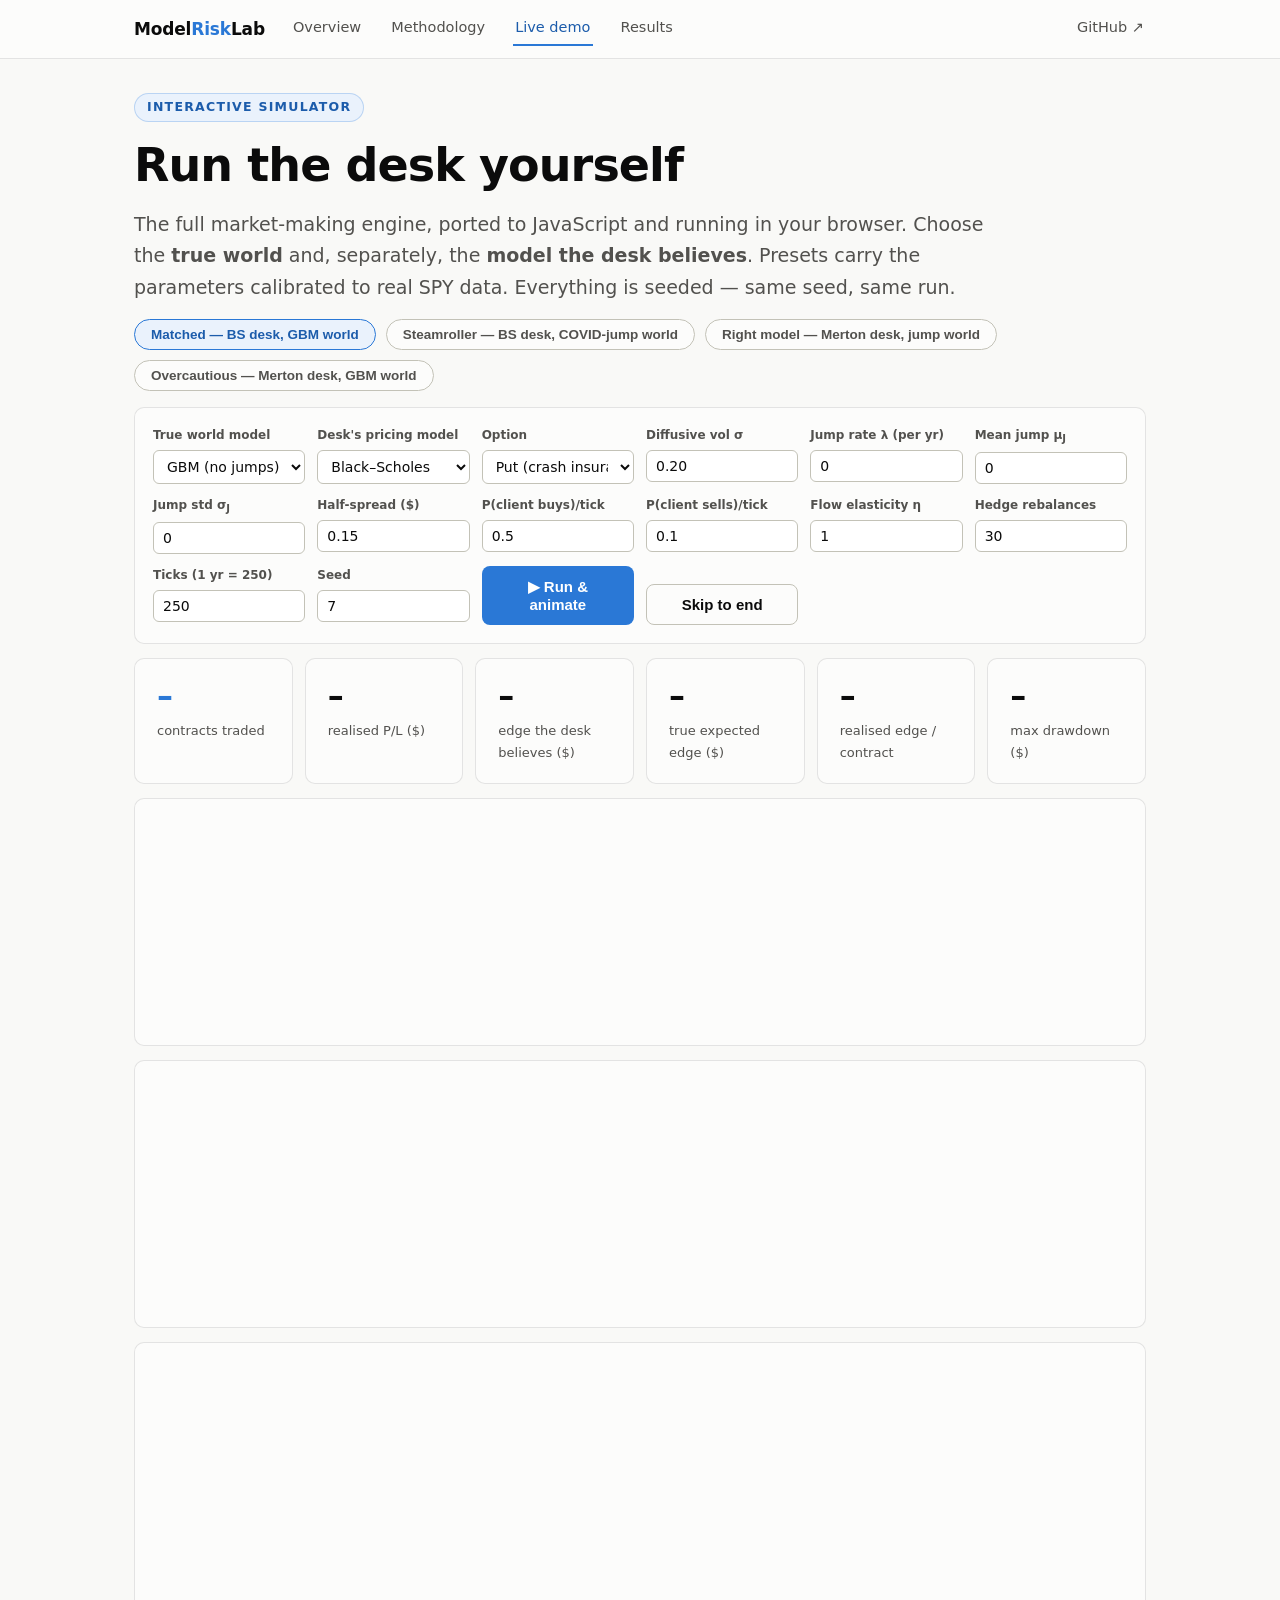
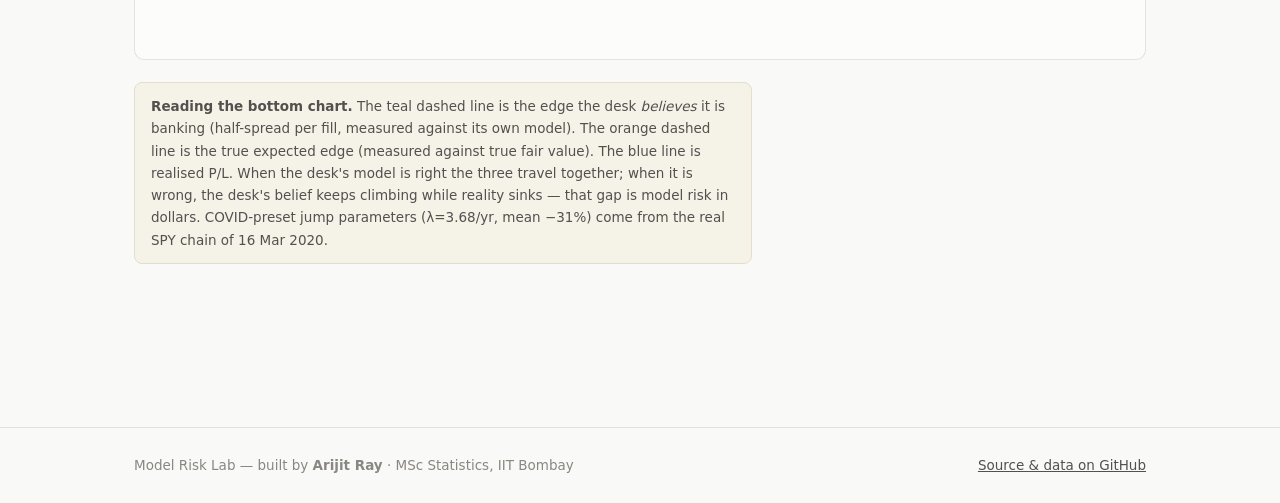
==== docs/demo.html @ 684b6af6 "Model Risk Lab: options market-making under model risk, calibrated to real SPY/NIFTY data, with vali" ====
<!DOCTYPE html>
<html lang="en">
<head>
<meta charset="utf-8">
<meta name="viewport" content="width=device-width, initial-scale=1">
<title>Live demo — Model Risk Lab</title>
<link rel="stylesheet" href="assets/style.css">
<script src="assets/vendor/plotly.min.js"></script>
</head>
<body>

<nav><div class="nav-inner">
  <a class="brand" href="index.html">Model<span>Risk</span>Lab</a>
  <a class="link" href="index.html">Overview</a>
  <a class="link" href="methodology.html">Methodology</a>
  <a class="link active" href="demo.html">Live demo</a>
  <a class="link" href="results.html">Results</a>
  <a class="link gh" href="https://github.com/Arijitray2/model-risk-lab">GitHub &nearr;</a>
</div></nav>

<div class="wrap">

<span class="kicker">Interactive simulator</span>
<h1>Run the desk yourself</h1>
<p class="lede">The full market-making engine, ported to JavaScript and running in
your browser. Choose the <b>true world</b> and, separately, the <b>model the desk
believes</b>. Presets carry the parameters calibrated to real SPY data. Everything
is seeded — same seed, same run.</p>

<div class="preset-row">
  <button class="chip active" data-preset="matched">Matched — BS desk, GBM world</button>
  <button class="chip" data-preset="steamroller">Steamroller — BS desk, COVID-jump world</button>
  <button class="chip" data-preset="right">Right model — Merton desk, jump world</button>
  <button class="chip" data-preset="overcautious">Overcautious — Merton desk, GBM world</button>
</div>

<div class="controls">
  <div><label>True world model
    <select id="trueModel"><option value="gbm">GBM (no jumps)</option><option value="merton">Merton (jumps)</option></select></label></div>
  <div><label>Desk's pricing model
    <select id="priceModel"><option value="bs">Black&ndash;Scholes</option><option value="merton">Merton</option></select></label></div>
  <div><label>Option
    <select id="optType"><option value="put">Put (crash insurance)</option><option value="call">Call</option></select></label></div>
  <div><label>Diffusive vol &sigma; <input id="sigma" type="number" step="0.01" value="0.20"></label></div>
  <div><label>Jump rate &lambda; (per yr) <input id="lam" type="number" step="0.1" value="0"></label></div>
  <div><label>Mean jump &mu;<sub>J</sub> <input id="muj" type="number" step="0.01" value="0"></label></div>
  <div><label>Jump std &sigma;<sub>J</sub> <input id="sigj" type="number" step="0.01" value="0"></label></div>
  <div><label>Half-spread ($) <input id="spread" type="number" step="0.01" value="0.15"></label></div>
  <div><label>P(client buys)/tick <input id="pAsk" type="number" step="0.05" min="0" max="1" value="0.5"></label></div>
  <div><label>P(client sells)/tick <input id="pBid" type="number" step="0.05" min="0" max="1" value="0.1"></label></div>
  <div><label>Flow elasticity &eta; <input id="elast" type="number" step="0.25" min="0" value="1"></label></div>
  <div><label>Hedge rebalances <input id="hedgeN" type="number" step="5" min="1" value="30"></label></div>
  <div><label>Ticks (1 yr = 250) <input id="nTicks" type="number" step="50" min="50" max="1000" value="250"></label></div>
  <div><label>Seed <input id="seed" type="number" step="1" value="7"></label></div>
  <div style="display:flex;align-items:flex-end"><button id="runBtn" class="btn primary" style="width:100%">&#9654; Run &amp; animate</button></div>
  <div style="display:flex;align-items:flex-end"><button id="skipBtn" class="btn ghost" style="width:100%">Skip to end</button></div>
</div>

<div class="demo-stats">
  <div class="card stat"><div class="v blue" id="stTrades">–</div><div class="l">contracts traded</div></div>
  <div class="card stat"><div class="v" id="stPnl">–</div><div class="l">realised P/L ($)</div></div>
  <div class="card stat"><div class="v" id="stBel">–</div><div class="l">edge the desk believes ($)</div></div>
  <div class="card stat"><div class="v" id="stTrue">–</div><div class="l">true expected edge ($)</div></div>
  <div class="card stat"><div class="v" id="stEdge">–</div><div class="l">realised edge / contract</div></div>
  <div class="card stat"><div class="v" id="stDD">–</div><div class="l">max drawdown ($)</div></div>
</div>

<div class="chart-box"><div id="chS" style="height:230px"></div></div>
<div class="chart-box"><div id="chQ" style="height:250px"></div></div>
<div class="chart-box"><div id="chP" style="height:300px"></div></div>

<p class="note" style="margin-top:22px"><b>Reading the bottom chart.</b> The teal
dashed line is the edge the desk <i>believes</i> it is banking (half-spread per
fill, measured against its own model). The orange dashed line is the true expected
edge (measured against true fair value). The blue line is realised P/L. When the
desk's model is right the three travel together; when it is wrong, the desk's
belief keeps climbing while reality sinks — that gap is model risk in dollars.
COVID-preset jump parameters (&lambda;=3.68/yr, mean &minus;31%) come from the real
SPY chain of 16 Mar 2020.</p>

<script>
"use strict";
/* ======================= seeded RNG ======================= */
function mulberry32(a){return function(){a|=0;a=a+0x6D2B79F5|0;let t=Math.imul(a^a>>>15,1|a);t=t+Math.imul(t^t>>>7,61|t)^t;return((t^t>>>14)>>>0)/4294967296;};}
function RNG(seed){this.u=mulberry32(seed);this.spare=null;}
RNG.prototype.normal=function(){if(this.spare!==null){const v=this.spare;this.spare=null;return v;}
  let u1=0;while(u1===0)u1=this.u();const u2=this.u();const m=Math.sqrt(-2*Math.log(u1));
  this.spare=m*Math.sin(2*Math.PI*u2);return m*Math.cos(2*Math.PI*u2);};
RNG.prototype.poisson=function(lam){if(lam<=0)return 0;const L=Math.exp(-lam);let k=0,p=1;
  do{k++;p*=this.u();}while(p>L);return k-1;};

/* ======================= pricing ======================= */
function erf(x){const s=x<0?-1:1;x=Math.abs(x);const t=1/(1+0.3275911*x);
  const y=1-(((((1.061405429*t-1.453152027)*t)+1.421413741)*t-0.284496736)*t+0.254829592)*t*Math.exp(-x*x);
  return s*y;}
const ncdf=x=>0.5*(1+erf(x/Math.SQRT2));
function bsPrice(S,K,T,r,sig,type){if(T<=0||sig<=0){const d=Math.exp(-r*Math.max(T,0));
  return type==="call"?Math.max(S-K*d,0):Math.max(K*d-S,0);}
  const sq=Math.sqrt(T),d1=(Math.log(S/K)+(r+.5*sig*sig)*T)/(sig*sq),d2=d1-sig*sq;
  return type==="call"?S*ncdf(d1)-K*Math.exp(-r*T)*ncdf(d2):K*Math.exp(-r*T)*ncdf(-d2)-S*ncdf(-d1);}
function bsDelta(S,K,T,r,sig,type){if(T<=0||sig<=0){const i=type==="call"?(S>K?1:0):(S<K?1:0);
  return type==="call"?i:i-1;}
  const d1=(Math.log(S/K)+(r+.5*sig*sig)*T)/(sig*Math.sqrt(T));
  return type==="call"?ncdf(d1):ncdf(d1)-1;}
const NTERMS=60;
function mertonPrice(S,K,T,r,p,type){const k=Math.exp(p.muj+.5*p.sigj*p.sigj)-1,lp=p.lam*(1+k);
  let w=Math.exp(-lp*T),tot=0;
  for(let n=0;n<NTERMS;n++){const sn=Math.sqrt(p.sig*p.sig+n*p.sigj*p.sigj/T),
    rn=r-p.lam*k+n*(p.muj+.5*p.sigj*p.sigj)/T;
    tot+=w*bsPrice(S,K,T,rn,sn,type);w*=lp*T/(n+1);}
  return tot;}
function mertonDelta(S,K,T,r,p,type){const k=Math.exp(p.muj+.5*p.sigj*p.sigj)-1,lp=p.lam*(1+k);
  let w=Math.exp(-lp*T),tot=0;
  for(let n=0;n<NTERMS;n++){const sn=Math.sqrt(p.sig*p.sig+n*p.sigj*p.sigj/T),
    rn=r-p.lam*k+n*(p.muj+.5*p.sigj*p.sigj)/T;
    tot+=w*bsDelta(S,K,T,rn,sn,type);w*=lp*T/(n+1);}
  return tot;}

/* ======================= simulation engine ======================= */
function pricer(model,r,sig,jump){ // jump={lam,muj,sigj}
  if(model==="bs")return{price:(S,K,T,t)=>bsPrice(S,K,T,r,sig,t),
                         delta:(S,K,T,t)=>bsDelta(S,K,T,r,sig,t)};
  const p={sig:sig,lam:jump.lam,muj:jump.muj,sigj:jump.sigj};
  return{price:(S,K,T,t)=>mertonPrice(S,K,T,r,p,t),
         delta:(S,K,T,t)=>mertonDelta(S,K,T,r,p,t)};}

function stepLog(cfg,dt,rng){ // one log-increment of the TRUE world
  let x=(cfg.mu-.5*cfg.sigma*cfg.sigma)*dt+cfg.sigma*Math.sqrt(dt)*rng.normal();
  if(cfg.trueModel==="merton"&&cfg.lam>0){const k=Math.exp(cfg.muj+.5*cfg.sigj*cfg.sigj)-1;
    const n=rng.poisson(cfg.lam*dt);
    if(n>0)x+=cfg.muj*n+cfg.sigj*Math.sqrt(n)*rng.normal();
    x-=cfg.lam*k*dt;}
  return x;}

function realizeTrade(cfg,bel,S0f,K,prem,side,rng){
  const m=cfg.hedgeN,dth=cfg.T/m,g=Math.exp(cfg.r*dth);
  const path=new Float64Array(m+1);path[0]=S0f;
  for(let j=0;j<m;j++)path[j+1]=path[j]*Math.exp(stepLog(cfg,dth,rng));
  const nOpt=side==="sell"?-1:1;let pnl=side==="sell"?prem:-prem;
  for(let j=0;j<m;j++){const tau=cfg.T-j*dth,del=bel.delta(path[j],K,tau,cfg.opt);
    pnl+=Math.exp(-cfg.r*j*dth)*(-nOpt*del)*(path[j+1]-path[j]*g);}
  const pay=cfg.opt==="call"?Math.max(path[m]-K,0):Math.max(K-path[m],0);
  return pnl+Math.exp(-cfg.r*cfg.T)*nOpt*pay;}

function runDesk(cfg){
  const rng=new RNG(cfg.seed),n=cfg.nTicks,dt=1/250;
  const bel=pricer(cfg.priceModel,cfg.r,cfg.sigma,{lam:cfg.lam,muj:cfg.muj,sigj:cfg.sigj});
  const tru=cfg.trueModel==="merton"
    ?pricer("merton",cfg.r,cfg.sigma,{lam:cfg.lam,muj:cfg.muj,sigj:cfg.sigj})
    :pricer("bs",cfg.r,cfg.sigma,null);
  const out={t:[],S:[],bid:[],ask:[],vm:[],vt:[],real:[],bel:[],tru:[],trades:[]};
  let S=100,realized=0,expM=0,expT=0,trades=0;
  for(let i=0;i<=n;i++){
    const K=S,vm=bel.price(S,K,cfg.T,cfg.opt),vt=tru.price(S,K,cfg.T,cfg.opt);
    const bid=vm-cfg.spread,ask=vm+cfg.spread;
    out.t.push(i*dt);out.S.push(S);out.bid.push(bid);out.ask.push(ask);
    out.vm.push(vm);out.vt.push(vt);out.real.push(realized);
    out.bel.push(expM);out.tru.push(expT);out.trades.push(trades);
    if(i===n)break;
    const s=Math.max(cfg.spread,1e-9);
    const eA=(ask-vt)/s-1,eB=(vt-bid)/s-1;
    const pA=Math.min(.98,cfg.pAsk*Math.exp(Math.max(-10,Math.min(2,-cfg.elast*eA))));
    const pB=Math.min(.98,cfg.pBid*Math.exp(Math.max(-10,Math.min(2,-cfg.elast*eB))));
    if(rng.u()<pA){trades++;expM+=ask-vm;expT+=ask-vt;
      realized+=realizeTrade(cfg,bel,S,K,ask,"sell",rng);}
    if(rng.u()<pB){trades++;expM+=vm-bid;expT+=vt-bid;
      realized+=realizeTrade(cfg,bel,S,K,bid,"buy",rng);}
    S*=Math.exp(stepLog(cfg,dt,rng));
  }
  return out;}

/* ======================= presets ======================= */
const COVID={sigma:0.116,lam:3.68,muj:-0.308,sigj:0.190};
const PRESETS={
  matched:      {trueModel:"gbm",priceModel:"bs",sigma:0.20,lam:0,muj:0,sigj:0},
  steamroller:  {trueModel:"merton",priceModel:"bs",sigma:COVID.sigma,lam:COVID.lam,muj:COVID.muj,sigj:COVID.sigj},
  right:        {trueModel:"merton",priceModel:"merton",sigma:COVID.sigma,lam:COVID.lam,muj:COVID.muj,sigj:COVID.sigj},
  overcautious: {trueModel:"gbm",priceModel:"merton",sigma:0.20,lam:COVID.lam,muj:COVID.muj,sigj:COVID.sigj}};

document.querySelectorAll(".chip").forEach(ch=>ch.addEventListener("click",()=>{
  document.querySelectorAll(".chip").forEach(c=>c.classList.remove("active"));
  ch.classList.add("active");
  const p=PRESETS[ch.dataset.preset];
  document.getElementById("trueModel").value=p.trueModel;
  document.getElementById("priceModel").value=p.priceModel;
  document.getElementById("sigma").value=p.sigma;
  document.getElementById("lam").value=p.lam;
  document.getElementById("muj").value=p.muj;
  document.getElementById("sigj").value=p.sigj;
  run();
}));

/* ======================= charts & animation ======================= */
const BLUE="#2a78d6",ORANGE="#eb6834",AQUA="#1baf7a",RED="#e34948",INK2="#52514e",GRID="#e1e0d9",SURF="#fcfcfb";
const baseLayout=t=>({title:{text:t,font:{size:13,color:"#0b0b0b"},x:0.02},
  margin:{l:56,r:16,t:34,b:34},paper_bgcolor:SURF,plot_bgcolor:SURF,
  font:{family:"system-ui,-apple-system,sans-serif",size:11,color:INK2},
  xaxis:{gridcolor:GRID,zeroline:false,title:{text:"time (years)",font:{size:10.5}}},
  yaxis:{gridcolor:GRID,zeroline:false},
  legend:{orientation:"h",y:1.18,x:0.3,font:{size:10.5}},showlegend:true});
let timer=null,sim=null,pos=0;

function initCharts(){
  Plotly.newPlot("chS",[{x:[],y:[],name:"underlying S",line:{color:BLUE,width:2}}],
    baseLayout("True underlying path"),{displayModeBar:false,responsive:true});
  Plotly.newPlot("chQ",[
    {x:[],y:[],name:"desk ask",line:{color:BLUE,width:1.4}},
    {x:[],y:[],name:"desk bid",line:{color:BLUE,width:1.4,dash:"dot"}},
    {x:[],y:[],name:"true fair value",line:{color:ORANGE,width:2}}],
    baseLayout("The desk's quotes vs true fair value ($ per option)"),{displayModeBar:false,responsive:true});
  Plotly.newPlot("chP",[
    {x:[],y:[],name:"realised P/L",line:{color:BLUE,width:2.4}},
    {x:[],y:[],name:"edge desk believes",line:{color:AQUA,width:2,dash:"dash"}},
    {x:[],y:[],name:"true expected edge",line:{color:ORANGE,width:2,dash:"dash"}}],
    baseLayout("Cumulative P/L: belief vs truth vs reality ($)"),{displayModeBar:false,responsive:true});
}

function cfgFromUI(){return{
  trueModel:val("trueModel"),priceModel:val("priceModel"),opt:val("optType"),
  sigma:+val("sigma"),lam:+val("lam"),muj:+val("muj"),sigj:+val("sigj"),
  spread:+val("spread"),pAsk:+val("pAsk"),pBid:+val("pBid"),elast:+val("elast"),
  hedgeN:Math.max(1,Math.round(+val("hedgeN"))),nTicks:Math.max(50,Math.round(+val("nTicks"))),
  seed:Math.round(+val("seed")),mu:0.06,r:0.02,T:0.25};}
const val=id=>document.getElementById(id).value;

function setStats(i){
  const f=(x,d)=>x.toLocaleString("en-US",{maximumFractionDigits:
    d!==undefined?d:(Math.abs(x)>=1000?0:2)});
  const el=(id,v,color)=>{const e=document.getElementById(id);e.textContent=v;
    e.className="v "+(color||"");};
  el("stTrades",f(sim.trades[i],0),"blue");
  el("stPnl",f(sim.real[i]),sim.real[i]>=0?"pos":"neg");
  el("stBel",f(sim.bel[i]),"");
  el("stTrue",f(sim.tru[i]),sim.tru[i]>=0?"":"neg");
  const e=sim.trades[i]>0?sim.real[i]/sim.trades[i]:0;
  el("stEdge",f(e,3),e>=0?"pos":"neg");
  let peak=-1e18,dd=0;
  for(let j=0;j<=i;j++){peak=Math.max(peak,sim.real[j]);dd=Math.max(dd,peak-sim.real[j]);}
  el("stDD",f(dd),dd>50?"neg":"");
}

function draw(from,to){
  const sl=a=>a.slice(from,to);
  Plotly.extendTraces("chS",{x:[sl(sim.t)],y:[sl(sim.S)]},[0]);
  Plotly.extendTraces("chQ",{x:[sl(sim.t),sl(sim.t),sl(sim.t)],
    y:[sl(sim.ask),sl(sim.bid),sl(sim.vt)]},[0,1,2]);
  Plotly.extendTraces("chP",{x:[sl(sim.t),sl(sim.t),sl(sim.t)],
    y:[sl(sim.real),sl(sim.bel),sl(sim.tru)]},[0,1,2]);
}

function run(){
  if(timer){clearInterval(timer);timer=null;}
  initCharts();
  const cfg=cfgFromUI();
  document.getElementById("runBtn").textContent="computing…";
  setTimeout(()=>{
    sim=runDesk(cfg);pos=0;
    document.getElementById("runBtn").innerHTML="&#9654; Run & animate";
    const chunk=Math.max(1,Math.round(sim.t.length/220));
    timer=setInterval(()=>{
      const next=Math.min(pos+chunk,sim.t.length);
      draw(pos,next);pos=next;setStats(pos-1);
      if(pos>=sim.t.length){clearInterval(timer);timer=null;}
    },28);
  },30);
}
document.getElementById("runBtn").addEventListener("click",run);
document.getElementById("skipBtn").addEventListener("click",()=>{
  if(!sim)return;if(timer){clearInterval(timer);timer=null;}
  draw(pos,sim.t.length);pos=sim.t.length;setStats(pos-1);});

initCharts();
document.querySelector('.chip[data-preset="matched"]').click();
</script>

</div>

<footer><div class="foot-inner">
  <div>Model Risk Lab — built by <b>Arijit Ray</b> · MSc Statistics, IIT Bombay</div>
  <div><a href="https://github.com/Arijitray2/model-risk-lab">Source &amp; data on GitHub</a></div>
</div></footer>

</body>
</html>
---- docs/assets/style.css ----
/* Model Risk Lab — shared styles. Palette: validated light-mode tokens. */
:root {
  --page: #f9f9f7;
  --surface: #fcfcfb;
  --ink: #0b0b0b;
  --ink2: #52514e;
  --muted: #898781;
  --grid: #e1e0d9;
  --line: #c3c2b7;
  --blue: #2a78d6;
  --blue-dark: #1c5cab;
  --blue-wash: #eaf2fc;
  --orange: #eb6834;
  --aqua: #1baf7a;
  --red: #e34948;
  --violet: #4a3aa7;
  --radius: 10px;
  --border: rgba(11, 11, 11, 0.10);
  --mono: "SFMono-Regular", ui-monospace, "Cascadia Mono", Consolas, monospace;
}

* { box-sizing: border-box; }
html { scroll-behavior: smooth; }
body {
  margin: 0;
  background: var(--page);
  color: var(--ink);
  font-family: system-ui, -apple-system, "Segoe UI", sans-serif;
  font-size: 16px;
  line-height: 1.65;
}

/* ---- nav ---- */
nav {
  position: sticky; top: 0; z-index: 50;
  background: rgba(252, 252, 251, 0.92);
  backdrop-filter: blur(8px);
  border-bottom: 1px solid var(--border);
}
.nav-inner {
  max-width: 1060px; margin: 0 auto; padding: 0 24px;
  display: flex; align-items: center; gap: 26px; height: 58px;
}
.brand { font-weight: 700; font-size: 17px; color: var(--ink); text-decoration: none; letter-spacing: -0.01em; }
.brand span { color: var(--blue); }
nav a.link { color: var(--ink2); text-decoration: none; font-size: 14.5px; padding: 4px 2px; border-bottom: 2px solid transparent; }
nav a.link:hover { color: var(--ink); }
nav a.link.active { color: var(--blue-dark); border-bottom-color: var(--blue); }
nav .gh { margin-left: auto; }

/* ---- layout ---- */
.wrap { max-width: 1060px; margin: 0 auto; padding: 34px 24px 80px; }
.hero { padding: 64px 0 30px; }
.kicker {
  display: inline-block; font-size: 12.5px; font-weight: 600; letter-spacing: 0.10em;
  text-transform: uppercase; color: var(--blue-dark);
  background: var(--blue-wash); border: 1px solid rgba(42,120,214,.25);
  padding: 3px 12px; border-radius: 999px; margin-bottom: 18px;
}
h1 { font-size: clamp(30px, 5vw, 46px); line-height: 1.12; letter-spacing: -0.02em; margin: 0 0 18px; }
h1 .accent { color: var(--blue); }
.lede { font-size: 19px; color: var(--ink2); max-width: 46em; margin: 0 0 8px; }
h2 { font-size: 26px; letter-spacing: -0.01em; margin: 54px 0 6px; }
h3 { font-size: 19px; margin: 30px 0 6px; }
.sub { color: var(--muted); font-size: 14.5px; margin: 0 0 22px; }
p { max-width: 72ch; }
a { color: var(--blue-dark); }
code { font-family: var(--mono); font-size: 0.88em; background: #f0efec; padding: 1px 5px; border-radius: 4px; }
pre { background: #14141a; color: #e8e8f0; border-radius: var(--radius); padding: 18px 20px; overflow-x: auto; font-size: 13.5px; line-height: 1.55; }
pre code { background: none; color: inherit; padding: 0; }

/* ---- cards & grids ---- */
.grid { display: grid; gap: 16px; }
.grid.c2 { grid-template-columns: repeat(auto-fit, minmax(300px, 1fr)); }
.grid.c3 { grid-template-columns: repeat(auto-fit, minmax(230px, 1fr)); }
.grid.c4 { grid-template-columns: repeat(auto-fit, minmax(180px, 1fr)); }
.card {
  background: var(--surface); border: 1px solid var(--border);
  border-radius: var(--radius); padding: 20px 22px;
}
.card h3 { margin: 4px 0 8px; font-size: 17px; }
.card p { font-size: 14.5px; color: var(--ink2); margin: 0; }
.card .num { font-size: 13px; font-weight: 700; color: var(--blue); letter-spacing: .06em; }

/* stat tiles */
.stat { text-align: left; }
.stat .v { font-size: 32px; font-weight: 700; letter-spacing: -0.02em; line-height: 1.1; }
.stat .v.pos { color: var(--aqua); }
.stat .v.neg { color: var(--red); }
.stat .v.blue { color: var(--blue); }
.stat .l { font-size: 13px; color: var(--ink2); margin-top: 6px; }

/* buttons */
.btn {
  display: inline-block; padding: 11px 22px; border-radius: 8px;
  font-weight: 600; font-size: 15px; text-decoration: none;
  border: 1px solid transparent; cursor: pointer;
}
.btn.primary { background: var(--blue); color: #fff; }
.btn.primary:hover { background: var(--blue-dark); }
.btn.ghost { border-color: var(--line); color: var(--ink); background: var(--surface); }
.btn.ghost:hover { border-color: var(--ink2); }
.btn-row { display: flex; gap: 12px; flex-wrap: wrap; margin: 26px 0 8px; }

/* figure blocks */
figure.fig { margin: 26px 0; background: var(--surface); border: 1px solid var(--border); border-radius: var(--radius); padding: 18px; }
figure.fig img { width: 100%; height: auto; display: block; }
figure.fig figcaption { font-size: 13.5px; color: var(--ink2); padding: 12px 6px 2px; line-height: 1.5; }
figure.fig figcaption b { color: var(--ink); }

/* tables */
table.data { width: 100%; border-collapse: collapse; font-size: 14px; background: var(--surface); border: 1px solid var(--border); border-radius: var(--radius); overflow: hidden; }
table.data th { text-align: left; font-size: 12.5px; text-transform: uppercase; letter-spacing: .05em; color: var(--muted); font-weight: 600; padding: 10px 14px; border-bottom: 1px solid var(--grid); background: #f5f5f2; }
table.data td { padding: 9px 14px; border-bottom: 1px solid var(--grid); font-variant-numeric: tabular-nums; }
table.data tr:last-child td { border-bottom: none; }
table.data td.good { color: #006300; font-weight: 600; }
table.data td.bad { color: var(--red); font-weight: 600; }

/* equation blocks */
.eqbox { background: var(--surface); border: 1px solid var(--border); border-left: 3px solid var(--blue); border-radius: 8px; padding: 14px 20px; margin: 18px 0; overflow-x: auto; }
.whywhat { display: grid; grid-template-columns: repeat(auto-fit, minmax(240px, 1fr)); gap: 14px; margin: 18px 0 8px; }
.whywhat .cell { background: var(--surface); border: 1px solid var(--border); border-radius: 8px; padding: 14px 16px; font-size: 14px; color: var(--ink2); }
.whywhat .cell b { display: block; color: var(--ink); font-size: 12.5px; text-transform: uppercase; letter-spacing: .07em; margin-bottom: 6px; }
.whywhat .cell.why b { color: var(--orange); }
.whywhat .cell.how b { color: var(--blue); }
.whywhat .cell.impact b { color: var(--aqua); }

/* demo controls */
.controls { display: grid; grid-template-columns: repeat(auto-fill, minmax(150px, 1fr)); gap: 12px; background: var(--surface); border: 1px solid var(--border); border-radius: var(--radius); padding: 18px; }
.controls label { font-size: 12px; color: var(--ink2); display: block; font-weight: 600; }
.controls select, .controls input { width: 100%; margin-top: 4px; padding: 7px 9px; border: 1px solid var(--line); border-radius: 6px; font-size: 14px; background: #fff; color: var(--ink); font-family: inherit; }
.preset-row { display: flex; gap: 10px; flex-wrap: wrap; margin: 16px 0; }
.chip { border: 1px solid var(--line); background: var(--surface); color: var(--ink2); border-radius: 999px; padding: 7px 16px; font-size: 13.5px; font-weight: 600; cursor: pointer; }
.chip:hover { border-color: var(--blue); color: var(--blue-dark); }
.chip.active { background: var(--blue-wash); border-color: var(--blue); color: var(--blue-dark); }
.chart-box { background: var(--surface); border: 1px solid var(--border); border-radius: var(--radius); padding: 8px; margin-top: 14px; }
.demo-stats { display: grid; grid-template-columns: repeat(auto-fit, minmax(150px, 1fr)); gap: 12px; margin-top: 14px; }

/* footer */
footer { border-top: 1px solid var(--border); margin-top: 70px; }
.foot-inner { max-width: 1060px; margin: 0 auto; padding: 26px 24px; font-size: 13.5px; color: var(--muted); display: flex; justify-content: space-between; flex-wrap: wrap; gap: 10px; }
footer a { color: var(--ink2); }

.note { font-size: 13.5px; color: var(--ink2); background: #f5f2e8; border: 1px solid #e5decb; border-radius: 8px; padding: 12px 16px; }
.pill-steps { counter-reset: step; padding-left: 0; list-style: none; max-width: 72ch; }
.pill-steps li { counter-increment: step; position: relative; padding: 4px 0 14px 44px; }
.pill-steps li::before { content: counter(step); position: absolute; left: 0; top: 4px; width: 27px; height: 27px; background: var(--blue-wash); color: var(--blue-dark); border: 1px solid rgba(42,120,214,.3); border-radius: 999px; display: flex; align-items: center; justify-content: center; font-size: 13.5px; font-weight: 700; }
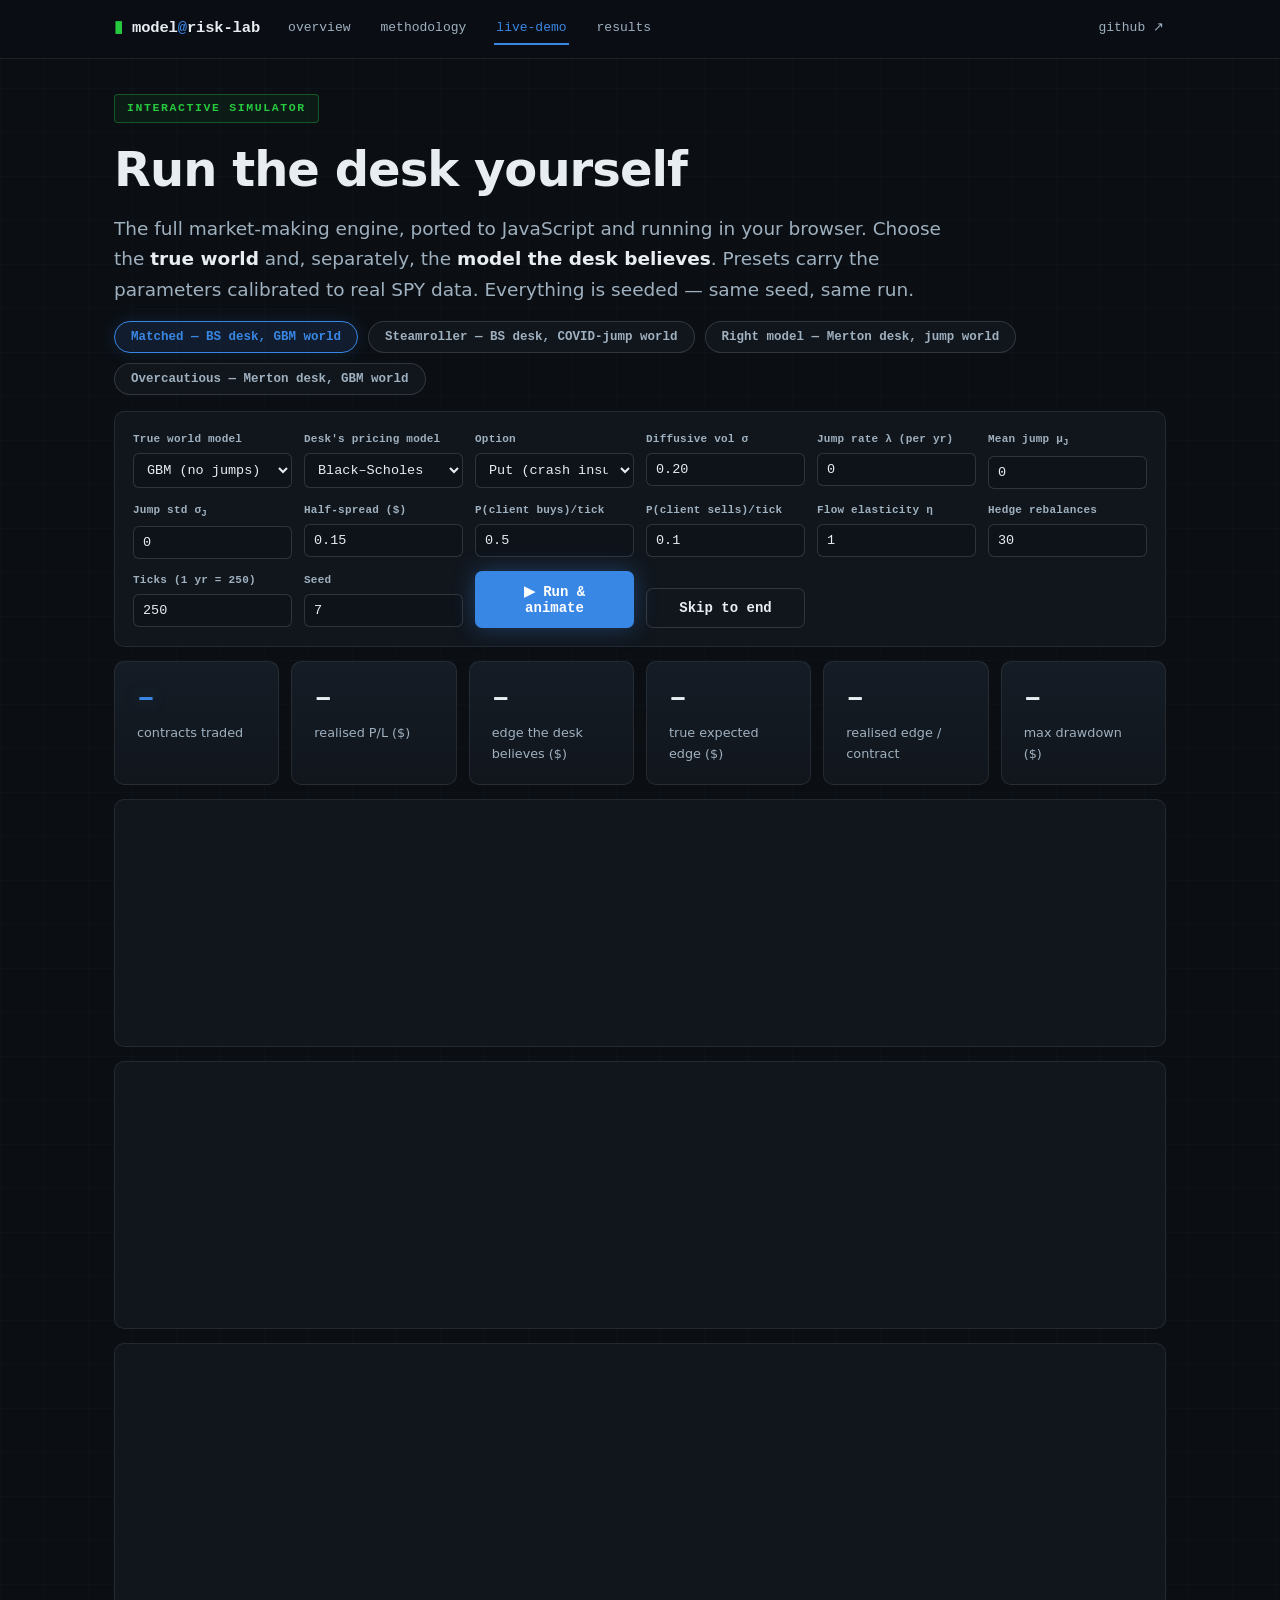
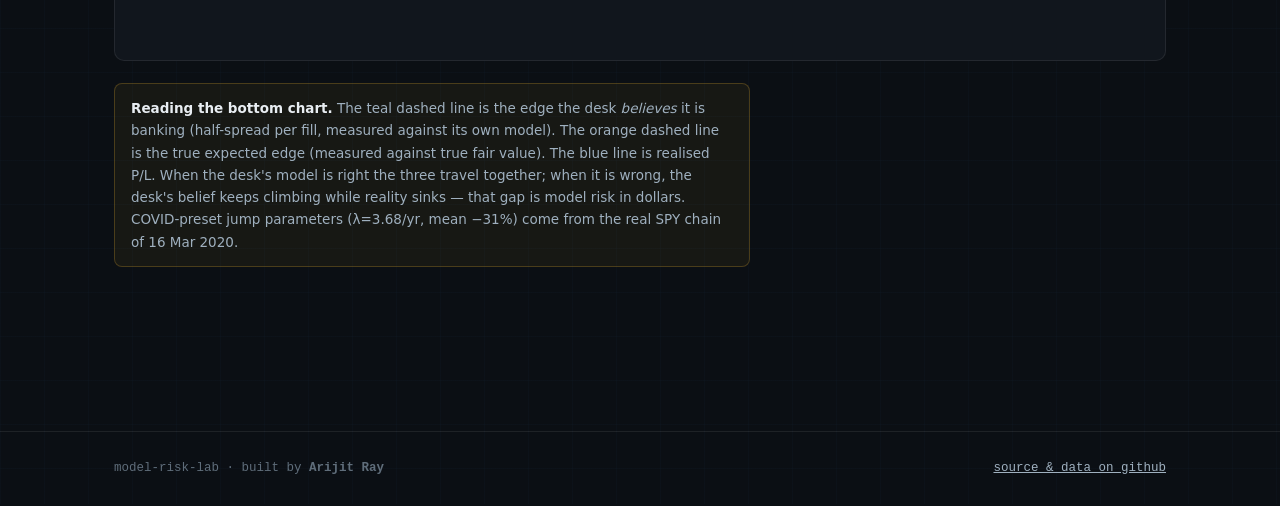
==== commit be80046a: "Redesign website: Terminal dark theme with live animated desk hero, count-up stats, dark-mode figure" ====
--- a/docs/demo.html
+++ b/docs/demo.html
@@ -10,12 +10,12 @@
 <body>
 
 <nav><div class="nav-inner">
-  <a class="brand" href="index.html">Model<span>Risk</span>Lab</a>
-  <a class="link" href="index.html">Overview</a>
-  <a class="link" href="methodology.html">Methodology</a>
-  <a class="link active" href="demo.html">Live demo</a>
-  <a class="link" href="results.html">Results</a>
-  <a class="link gh" href="https://github.com/Arijitray2/model-risk-lab">GitHub &nearr;</a>
+  <a class="brand" href="index.html">model<span>@</span>risk-lab</a>
+  <a class="link" href="index.html">overview</a>
+  <a class="link" href="methodology.html">methodology</a>
+  <a class="link active" href="demo.html">live-demo</a>
+  <a class="link" href="results.html">results</a>
+  <a class="link gh" href="https://github.com/Arijitray2/model-risk-lab">github ↗</a>
 </div></nav>
 
 <div class="wrap">
@@ -191,8 +191,8 @@
 }));
 
 /* ======================= charts & animation ======================= */
-const BLUE="#2a78d6",ORANGE="#eb6834",AQUA="#1baf7a",RED="#e34948",INK2="#52514e",GRID="#e1e0d9",SURF="#fcfcfb";
-const baseLayout=t=>({title:{text:t,font:{size:13,color:"#0b0b0b"},x:0.02},
+const BLUE="#3987e5",ORANGE="#d95926",AQUA="#199e70",RED="#e66767",INK2="#c3c2b7",GRID="#262c33",SURF="#11161d";
+const baseLayout=t=>({title:{text:t,font:{size:13,color:"#e8edf2"},x:0.02},
   margin:{l:56,r:16,t:34,b:34},paper_bgcolor:SURF,plot_bgcolor:SURF,
   font:{family:"system-ui,-apple-system,sans-serif",size:11,color:INK2},
   xaxis:{gridcolor:GRID,zeroline:false,title:{text:"time (years)",font:{size:10.5}}},
@@ -276,8 +276,8 @@
 </div>
 
 <footer><div class="foot-inner">
-  <div>Model Risk Lab — built by <b>Arijit Ray</b> · MSc Statistics, IIT Bombay</div>
-  <div><a href="https://github.com/Arijitray2/model-risk-lab">Source &amp; data on GitHub</a></div>
+  <div>model-risk-lab · built by <b>Arijit Ray</b></div>
+  <div><a href="https://github.com/Arijitray2/model-risk-lab">source &amp; data on github</a></div>
 </div></footer>
 
 </body>
--- a/docs/assets/style.css
+++ b/docs/assets/style.css
@@ -1,147 +1,295 @@
-/* Model Risk Lab — shared styles. Palette: validated light-mode tokens. */
+/* Model Risk Lab — "The Terminal" dark trading-desk theme.
+   Chart palette = validated dark-mode slots (blue/orange/aqua/red). */
 :root {
-  --page: #f9f9f7;
-  --surface: #fcfcfb;
-  --ink: #0b0b0b;
-  --ink2: #52514e;
-  --muted: #898781;
-  --grid: #e1e0d9;
-  --line: #c3c2b7;
-  --blue: #2a78d6;
-  --blue-dark: #1c5cab;
-  --blue-wash: #eaf2fc;
-  --orange: #eb6834;
-  --aqua: #1baf7a;
-  --red: #e34948;
-  --violet: #4a3aa7;
+  --bg: #0b0f14;
+  --bg2: #0e131a;
+  --surface: #11161d;
+  --surface2: #151c25;
+  --border: rgba(255, 255, 255, 0.08);
+  --border2: rgba(255, 255, 255, 0.14);
+  --ink: #e8edf2;
+  --ink2: #9fb0bf;
+  --muted: #5f6d7a;
+  --grid: #1c232c;
+  --blue: #3987e5;
+  --blue-glow: rgba(57, 135, 229, 0.35);
+  --green: #27c93f;
+  --pos: #0ca30c;
+  --red: #e66767;
+  --orange: #d95926;
+  --aqua: #199e70;
+  --amber: #ffbd2e;
   --radius: 10px;
-  --border: rgba(11, 11, 11, 0.10);
-  --mono: "SFMono-Regular", ui-monospace, "Cascadia Mono", Consolas, monospace;
+  --mono: ui-monospace, "SFMono-Regular", "Cascadia Mono", Menlo, Consolas, monospace;
+  --sans: system-ui, -apple-system, "Segoe UI", sans-serif;
 }
 
 * { box-sizing: border-box; }
 html { scroll-behavior: smooth; }
 body {
   margin: 0;
-  background: var(--page);
+  background:
+    linear-gradient(rgba(57,135,229,0.025) 1px, transparent 1px),
+    linear-gradient(90deg, rgba(57,135,229,0.025) 1px, transparent 1px),
+    var(--bg);
+  background-size: 44px 44px, 44px 44px, auto;
   color: var(--ink);
-  font-family: system-ui, -apple-system, "Segoe UI", sans-serif;
+  font-family: var(--sans);
   font-size: 16px;
   line-height: 1.65;
 }
+::selection { background: rgba(57,135,229,.35); }
 
 /* ---- nav ---- */
 nav {
   position: sticky; top: 0; z-index: 50;
-  background: rgba(252, 252, 251, 0.92);
-  backdrop-filter: blur(8px);
+  background: rgba(11, 15, 20, 0.85);
+  backdrop-filter: blur(10px);
   border-bottom: 1px solid var(--border);
 }
 .nav-inner {
-  max-width: 1060px; margin: 0 auto; padding: 0 24px;
+  max-width: 1100px; margin: 0 auto; padding: 0 24px;
   display: flex; align-items: center; gap: 26px; height: 58px;
 }
-.brand { font-weight: 700; font-size: 17px; color: var(--ink); text-decoration: none; letter-spacing: -0.01em; }
+.brand {
+  font-family: var(--mono); font-weight: 700; font-size: 15.5px;
+  color: var(--ink); text-decoration: none; letter-spacing: -0.01em;
+}
+.brand::before { content: "▮ "; color: var(--green); animation: blink 1.4s steps(1) infinite; }
+@keyframes blink { 50% { opacity: 0; } }
 .brand span { color: var(--blue); }
-nav a.link { color: var(--ink2); text-decoration: none; font-size: 14.5px; padding: 4px 2px; border-bottom: 2px solid transparent; }
+nav a.link {
+  font-family: var(--mono); color: var(--ink2); text-decoration: none;
+  font-size: 13px; padding: 4px 2px; border-bottom: 2px solid transparent;
+}
 nav a.link:hover { color: var(--ink); }
-nav a.link.active { color: var(--blue-dark); border-bottom-color: var(--blue); }
+nav a.link.active { color: var(--blue); border-bottom-color: var(--blue); }
 nav .gh { margin-left: auto; }
 
 /* ---- layout ---- */
-.wrap { max-width: 1060px; margin: 0 auto; padding: 34px 24px 80px; }
-.hero { padding: 64px 0 30px; }
+.wrap { max-width: 1100px; margin: 0 auto; padding: 34px 24px 80px; }
+.hero { padding: 56px 0 26px; }
 .kicker {
-  display: inline-block; font-size: 12.5px; font-weight: 600; letter-spacing: 0.10em;
-  text-transform: uppercase; color: var(--blue-dark);
-  background: var(--blue-wash); border: 1px solid rgba(42,120,214,.25);
-  padding: 3px 12px; border-radius: 999px; margin-bottom: 18px;
-}
-h1 { font-size: clamp(30px, 5vw, 46px); line-height: 1.12; letter-spacing: -0.02em; margin: 0 0 18px; }
-h1 .accent { color: var(--blue); }
-.lede { font-size: 19px; color: var(--ink2); max-width: 46em; margin: 0 0 8px; }
-h2 { font-size: 26px; letter-spacing: -0.01em; margin: 54px 0 6px; }
-h3 { font-size: 19px; margin: 30px 0 6px; }
-.sub { color: var(--muted); font-size: 14.5px; margin: 0 0 22px; }
-p { max-width: 72ch; }
-a { color: var(--blue-dark); }
-code { font-family: var(--mono); font-size: 0.88em; background: #f0efec; padding: 1px 5px; border-radius: 4px; }
-pre { background: #14141a; color: #e8e8f0; border-radius: var(--radius); padding: 18px 20px; overflow-x: auto; font-size: 13.5px; line-height: 1.55; }
-pre code { background: none; color: inherit; padding: 0; }
+  display: inline-block; font-family: var(--mono); font-size: 11.5px;
+  font-weight: 600; letter-spacing: 0.14em; text-transform: uppercase;
+  color: var(--green);
+  border: 1px solid rgba(39, 201, 63, 0.35); background: rgba(39, 201, 63, 0.07);
+  padding: 4px 12px; border-radius: 4px; margin-bottom: 20px;
+}
+h1 {
+  font-size: clamp(30px, 5vw, 48px); line-height: 1.10;
+  letter-spacing: -0.02em; margin: 0 0 18px; font-weight: 750;
+}
+h1 .accent { color: var(--blue); text-shadow: 0 0 24px var(--blue-glow); }
+.lede { font-size: 18.5px; color: var(--ink2); max-width: 46em; margin: 0 0 8px; }
+.lede b { color: var(--ink); }
+
+/* terminal-style section headers */
+h2 { font-size: 25px; letter-spacing: -0.01em; margin: 58px 0 6px; }
+h2.term {
+  font-family: var(--mono); font-size: 19px; font-weight: 600;
+  color: var(--ink);
+  border-top: 1px solid var(--border); padding-top: 26px;
+}
+h2.term .prompt { color: var(--green); margin-right: 10px; }
+h2.term .flag { color: var(--blue); }
+h3 { font-size: 18.5px; margin: 30px 0 6px; }
+.sub { color: var(--muted); font-size: 14.5px; margin: 2px 0 22px; }
+p { max-width: 74ch; }
+a { color: var(--blue); }
+code {
+  font-family: var(--mono); font-size: 0.87em;
+  background: var(--surface2); border: 1px solid var(--border);
+  padding: 1px 6px; border-radius: 4px; color: var(--ink);
+}
+pre {
+  background: #0a0d11; border: 1px solid var(--border);
+  border-radius: var(--radius); padding: 18px 20px; overflow-x: auto;
+  font-size: 13.5px; line-height: 1.55; color: #dfe7ee;
+}
+pre code { background: none; border: none; padding: 0; }
 
 /* ---- cards & grids ---- */
 .grid { display: grid; gap: 16px; }
 .grid.c2 { grid-template-columns: repeat(auto-fit, minmax(300px, 1fr)); }
 .grid.c3 { grid-template-columns: repeat(auto-fit, minmax(230px, 1fr)); }
-.grid.c4 { grid-template-columns: repeat(auto-fit, minmax(180px, 1fr)); }
+.grid.c4 { grid-template-columns: repeat(auto-fit, minmax(190px, 1fr)); }
 .card {
-  background: var(--surface); border: 1px solid var(--border);
+  background: linear-gradient(180deg, var(--surface2), var(--surface));
+  border: 1px solid var(--border);
   border-radius: var(--radius); padding: 20px 22px;
-}
-.card h3 { margin: 4px 0 8px; font-size: 17px; }
-.card p { font-size: 14.5px; color: var(--ink2); margin: 0; }
-.card .num { font-size: 13px; font-weight: 700; color: var(--blue); letter-spacing: .06em; }
+  transition: transform .18s ease, border-color .18s ease, box-shadow .18s ease;
+}
+.card:hover {
+  transform: translateY(-2px); border-color: var(--border2);
+  box-shadow: 0 8px 30px rgba(0,0,0,.35);
+}
+.card h3 { margin: 4px 0 8px; font-size: 16.5px; }
+.card p { font-size: 14.2px; color: var(--ink2); margin: 0; }
+.card .num {
+  font-family: var(--mono); font-size: 11.5px; font-weight: 700;
+  color: var(--green); letter-spacing: .08em;
+}
 
 /* stat tiles */
-.stat { text-align: left; }
-.stat .v { font-size: 32px; font-weight: 700; letter-spacing: -0.02em; line-height: 1.1; }
-.stat .v.pos { color: var(--aqua); }
-.stat .v.neg { color: var(--red); }
-.stat .v.blue { color: var(--blue); }
-.stat .l { font-size: 13px; color: var(--ink2); margin-top: 6px; }
+.stat .v {
+  font-family: var(--mono); font-size: 30px; font-weight: 700;
+  letter-spacing: -0.02em; line-height: 1.1; font-variant-numeric: tabular-nums;
+}
+.stat .v.pos { color: var(--green); text-shadow: 0 0 18px rgba(39,201,63,.25); }
+.stat .v.neg { color: var(--red); text-shadow: 0 0 18px rgba(230,103,103,.25); }
+.stat .v.blue { color: var(--blue); text-shadow: 0 0 18px var(--blue-glow); }
+.stat .l { font-size: 12.8px; color: var(--ink2); margin-top: 7px; }
 
 /* buttons */
 .btn {
-  display: inline-block; padding: 11px 22px; border-radius: 8px;
-  font-weight: 600; font-size: 15px; text-decoration: none;
-  border: 1px solid transparent; cursor: pointer;
-}
-.btn.primary { background: var(--blue); color: #fff; }
-.btn.primary:hover { background: var(--blue-dark); }
-.btn.ghost { border-color: var(--line); color: var(--ink); background: var(--surface); }
-.btn.ghost:hover { border-color: var(--ink2); }
+  display: inline-block; padding: 11px 22px; border-radius: 7px;
+  font-family: var(--mono); font-weight: 600; font-size: 14px;
+  text-decoration: none; border: 1px solid transparent; cursor: pointer;
+  transition: all .15s ease;
+}
+.btn.primary { background: var(--blue); color: #fff; box-shadow: 0 0 22px var(--blue-glow); }
+.btn.primary:hover { background: #4d95ec; box-shadow: 0 0 34px var(--blue-glow); }
+.btn.ghost { border-color: var(--border2); color: var(--ink); background: transparent; }
+.btn.ghost:hover { border-color: var(--blue); color: var(--blue); }
 .btn-row { display: flex; gap: 12px; flex-wrap: wrap; margin: 26px 0 8px; }
 
+/* ---- terminal window (hero) ---- */
+.termwin {
+  background: #0d1117; border: 1px solid var(--border2);
+  border-radius: 12px; overflow: hidden;
+  box-shadow: 0 20px 60px rgba(0,0,0,.5), 0 0 40px rgba(57,135,229,.06);
+  margin: 34px 0 10px;
+}
+.termbar {
+  display: flex; align-items: center; gap: 8px;
+  padding: 10px 14px; background: #161b22; border-bottom: 1px solid var(--border);
+}
+.dot { width: 12px; height: 12px; border-radius: 50%; }
+.dot.r { background: #ff5f57; } .dot.y { background: var(--amber); } .dot.g { background: #28c840; }
+.termtitle {
+  font-family: var(--mono); font-size: 12px; color: var(--muted); margin-left: 10px;
+}
+.termbody { padding: 6px 10px 10px; }
+.tickrow {
+  display: flex; flex-wrap: wrap; gap: 6px 26px;
+  font-family: var(--mono); font-size: 13px; padding: 8px 10px 4px;
+  color: var(--ink2);
+}
+.tickrow b { color: var(--ink); font-weight: 600; font-variant-numeric: tabular-nums; }
+.tickrow .up { color: var(--green); }
+.tickrow .dn { color: var(--red); }
+#heroCanvas { width: 100%; height: 300px; display: block; }
+
 /* figure blocks */
-figure.fig { margin: 26px 0; background: var(--surface); border: 1px solid var(--border); border-radius: var(--radius); padding: 18px; }
-figure.fig img { width: 100%; height: auto; display: block; }
+figure.fig {
+  margin: 26px 0; background: var(--surface);
+  border: 1px solid var(--border); border-radius: var(--radius); padding: 16px;
+}
+figure.fig img { width: 100%; height: auto; display: block; border-radius: 4px; }
 figure.fig figcaption { font-size: 13.5px; color: var(--ink2); padding: 12px 6px 2px; line-height: 1.5; }
 figure.fig figcaption b { color: var(--ink); }
 
 /* tables */
-table.data { width: 100%; border-collapse: collapse; font-size: 14px; background: var(--surface); border: 1px solid var(--border); border-radius: var(--radius); overflow: hidden; }
-table.data th { text-align: left; font-size: 12.5px; text-transform: uppercase; letter-spacing: .05em; color: var(--muted); font-weight: 600; padding: 10px 14px; border-bottom: 1px solid var(--grid); background: #f5f5f2; }
-table.data td { padding: 9px 14px; border-bottom: 1px solid var(--grid); font-variant-numeric: tabular-nums; }
+table.data {
+  width: 100%; border-collapse: collapse; font-size: 14px;
+  background: var(--surface); border: 1px solid var(--border);
+  border-radius: var(--radius); overflow: hidden;
+}
+table.data th {
+  text-align: left; font-family: var(--mono); font-size: 11.5px;
+  text-transform: uppercase; letter-spacing: .06em; color: var(--muted);
+  font-weight: 600; padding: 10px 14px; border-bottom: 1px solid var(--grid);
+  background: var(--surface2);
+}
+table.data td {
+  padding: 9px 14px; border-bottom: 1px solid var(--grid);
+  font-variant-numeric: tabular-nums;
+}
 table.data tr:last-child td { border-bottom: none; }
-table.data td.good { color: #006300; font-weight: 600; }
+table.data tr:hover td { background: rgba(57,135,229,.05); }
+table.data td.good { color: var(--green); font-weight: 600; }
 table.data td.bad { color: var(--red); font-weight: 600; }
 
-/* equation blocks */
-.eqbox { background: var(--surface); border: 1px solid var(--border); border-left: 3px solid var(--blue); border-radius: 8px; padding: 14px 20px; margin: 18px 0; overflow-x: auto; }
+/* equation blocks (methodology) */
+.eqbox {
+  background: var(--surface); border: 1px solid var(--border);
+  border-left: 3px solid var(--blue); border-radius: 8px;
+  padding: 14px 20px; margin: 18px 0; overflow-x: auto;
+}
 .whywhat { display: grid; grid-template-columns: repeat(auto-fit, minmax(240px, 1fr)); gap: 14px; margin: 18px 0 8px; }
-.whywhat .cell { background: var(--surface); border: 1px solid var(--border); border-radius: 8px; padding: 14px 16px; font-size: 14px; color: var(--ink2); }
-.whywhat .cell b { display: block; color: var(--ink); font-size: 12.5px; text-transform: uppercase; letter-spacing: .07em; margin-bottom: 6px; }
+.whywhat .cell {
+  background: var(--surface); border: 1px solid var(--border);
+  border-radius: 8px; padding: 14px 16px; font-size: 14px; color: var(--ink2);
+}
+.whywhat .cell b {
+  display: block; font-family: var(--mono); color: var(--ink);
+  font-size: 11.5px; text-transform: uppercase; letter-spacing: .08em; margin-bottom: 6px;
+}
 .whywhat .cell.why b { color: var(--orange); }
 .whywhat .cell.how b { color: var(--blue); }
-.whywhat .cell.impact b { color: var(--aqua); }
+.whywhat .cell.impact b { color: var(--green); }
 
 /* demo controls */
-.controls { display: grid; grid-template-columns: repeat(auto-fill, minmax(150px, 1fr)); gap: 12px; background: var(--surface); border: 1px solid var(--border); border-radius: var(--radius); padding: 18px; }
-.controls label { font-size: 12px; color: var(--ink2); display: block; font-weight: 600; }
-.controls select, .controls input { width: 100%; margin-top: 4px; padding: 7px 9px; border: 1px solid var(--line); border-radius: 6px; font-size: 14px; background: #fff; color: var(--ink); font-family: inherit; }
+.controls {
+  display: grid; grid-template-columns: repeat(auto-fill, minmax(150px, 1fr));
+  gap: 12px; background: var(--surface);
+  border: 1px solid var(--border); border-radius: var(--radius); padding: 18px;
+}
+.controls label { font-family: var(--mono); font-size: 11px; color: var(--ink2); display: block; font-weight: 600; letter-spacing: .02em; }
+.controls select, .controls input {
+  width: 100%; margin-top: 5px; padding: 8px 9px;
+  border: 1px solid var(--border2); border-radius: 6px; font-size: 13.5px;
+  background: var(--bg2); color: var(--ink); font-family: var(--mono);
+}
+.controls select:focus, .controls input:focus { outline: none; border-color: var(--blue); box-shadow: 0 0 0 3px rgba(57,135,229,.18); }
 .preset-row { display: flex; gap: 10px; flex-wrap: wrap; margin: 16px 0; }
-.chip { border: 1px solid var(--line); background: var(--surface); color: var(--ink2); border-radius: 999px; padding: 7px 16px; font-size: 13.5px; font-weight: 600; cursor: pointer; }
-.chip:hover { border-color: var(--blue); color: var(--blue-dark); }
-.chip.active { background: var(--blue-wash); border-color: var(--blue); color: var(--blue-dark); }
-.chart-box { background: var(--surface); border: 1px solid var(--border); border-radius: var(--radius); padding: 8px; margin-top: 14px; }
+.chip {
+  font-family: var(--mono); border: 1px solid var(--border2);
+  background: var(--surface); color: var(--ink2); border-radius: 999px;
+  padding: 8px 16px; font-size: 12.5px; font-weight: 600; cursor: pointer;
+  transition: all .15s ease;
+}
+.chip:hover { border-color: var(--blue); color: var(--blue); }
+.chip.active {
+  background: rgba(57,135,229,.12); border-color: var(--blue);
+  color: var(--blue); box-shadow: 0 0 16px rgba(57,135,229,.15);
+}
+.chart-box {
+  background: var(--surface); border: 1px solid var(--border);
+  border-radius: var(--radius); padding: 8px; margin-top: 14px;
+}
 .demo-stats { display: grid; grid-template-columns: repeat(auto-fit, minmax(150px, 1fr)); gap: 12px; margin-top: 14px; }
 
 /* footer */
 footer { border-top: 1px solid var(--border); margin-top: 70px; }
-.foot-inner { max-width: 1060px; margin: 0 auto; padding: 26px 24px; font-size: 13.5px; color: var(--muted); display: flex; justify-content: space-between; flex-wrap: wrap; gap: 10px; }
+.foot-inner {
+  max-width: 1100px; margin: 0 auto; padding: 26px 24px;
+  font-family: var(--mono); font-size: 12.5px; color: var(--muted);
+  display: flex; justify-content: space-between; flex-wrap: wrap; gap: 10px;
+}
 footer a { color: var(--ink2); }
 
-.note { font-size: 13.5px; color: var(--ink2); background: #f5f2e8; border: 1px solid #e5decb; border-radius: 8px; padding: 12px 16px; }
-.pill-steps { counter-reset: step; padding-left: 0; list-style: none; max-width: 72ch; }
-.pill-steps li { counter-increment: step; position: relative; padding: 4px 0 14px 44px; }
-.pill-steps li::before { content: counter(step); position: absolute; left: 0; top: 4px; width: 27px; height: 27px; background: var(--blue-wash); color: var(--blue-dark); border: 1px solid rgba(42,120,214,.3); border-radius: 999px; display: flex; align-items: center; justify-content: center; font-size: 13.5px; font-weight: 700; }
+.note {
+  font-size: 13.5px; color: var(--ink2);
+  background: rgba(255, 189, 46, 0.05); border: 1px solid rgba(255, 189, 46, 0.22);
+  border-radius: 8px; padding: 13px 16px;
+}
+.note b { color: var(--ink); }
+.pill-steps { counter-reset: step; padding-left: 0; list-style: none; max-width: 74ch; }
+.pill-steps li { counter-increment: step; position: relative; padding: 4px 0 14px 46px; }
+.pill-steps li::before {
+  content: "0" counter(step); position: absolute; left: 0; top: 5px;
+  font-family: var(--mono); font-size: 12px; font-weight: 700;
+  width: 30px; height: 24px; display: flex; align-items: center; justify-content: center;
+  color: var(--green); border: 1px solid rgba(39,201,63,.35);
+  background: rgba(39,201,63,.06); border-radius: 5px;
+}
+
+/* reveal-on-scroll */
+.reveal { opacity: 0; transform: translateY(18px); transition: opacity .6s ease, transform .6s ease; }
+.reveal.in { opacity: 1; transform: none; }
+@media (prefers-reduced-motion: reduce) {
+  .reveal { opacity: 1; transform: none; transition: none; }
+  .brand::before { animation: none; }
+}
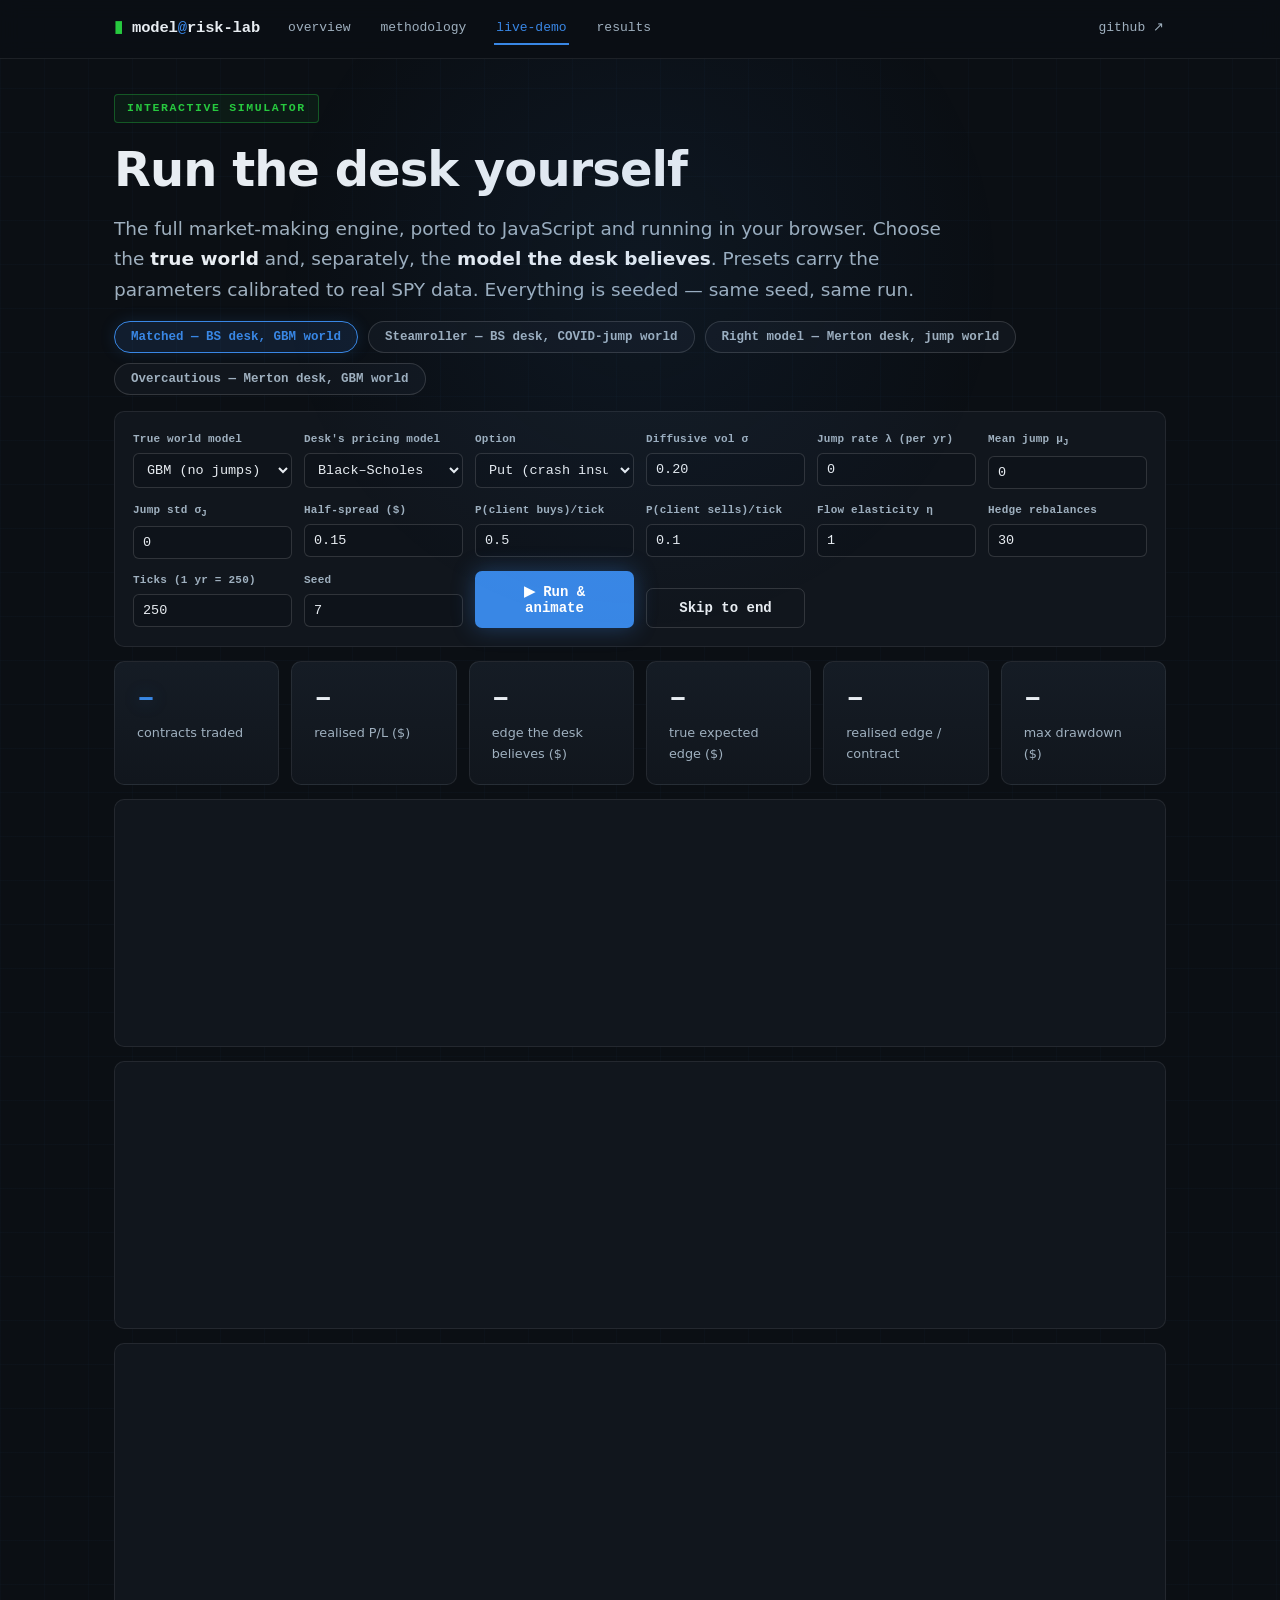
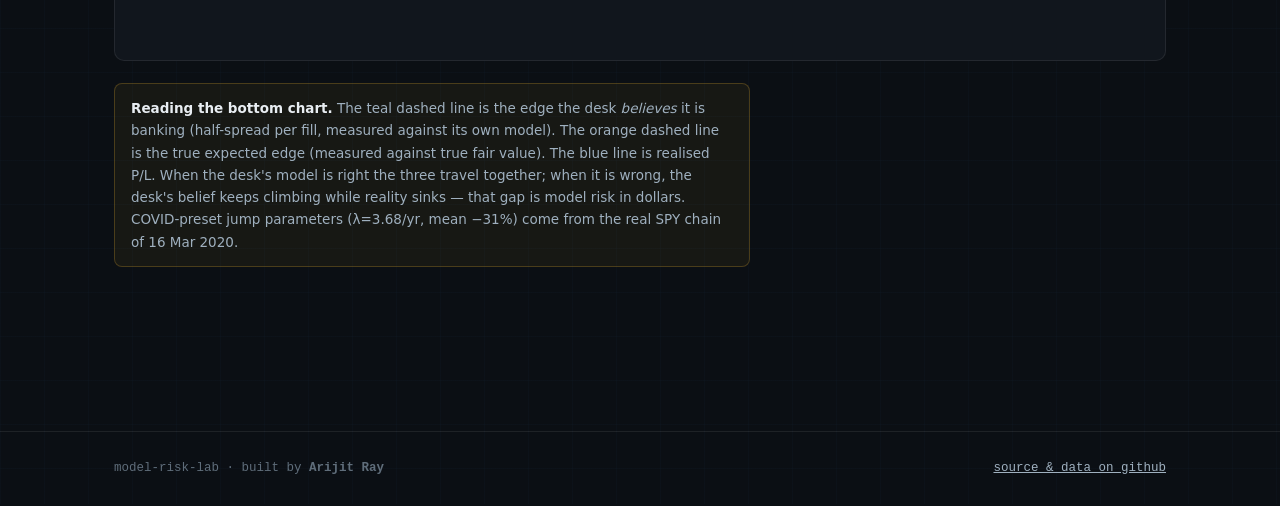
==== commit 3de65547: "v2 polish: boot sequence, desk-race hero, scroll story, crash easter egg, command palette, cursor sp" ====
--- a/docs/demo.html
+++ b/docs/demo.html
@@ -4,6 +4,12 @@
 <meta charset="utf-8">
 <meta name="viewport" content="width=device-width, initial-scale=1">
 <title>Live demo — Model Risk Lab</title>
+<meta property="og:title" content="Model Risk Lab — the desk thinks it's printing money. The market knows better.">
+<meta property="og:description" content="Options market-making under model risk, calibrated to real SPY &amp; NIFTY 50 data. Watch a mispriced desk get run over — live, in your browser.">
+<meta property="og:image" content="https://arijitray2.github.io/model-risk-lab/assets/og.png">
+<meta property="og:type" content="website">
+<meta name="twitter:card" content="summary_large_image">
+<meta name="twitter:image" content="https://arijitray2.github.io/model-risk-lab/assets/og.png">
 <link rel="stylesheet" href="assets/style.css">
 <script src="assets/vendor/plotly.min.js"></script>
 </head>
@@ -280,5 +286,6 @@
   <div><a href="https://github.com/Arijitray2/model-risk-lab">source &amp; data on github</a></div>
 </div></footer>
 
+<script src="assets/ui.js"></script>
 </body>
 </html>
--- a/docs/assets/style.css
+++ b/docs/assets/style.css
@@ -293,3 +293,64 @@
   .reveal { opacity: 1; transform: none; transition: none; }
   .brand::before { animation: none; }
 }
+
+/* ===== v2 upgrades: palette, spotlight, story, boot ===== */
+#spotlite {
+  position: fixed; inset: 0; pointer-events: none; z-index: 1;
+  background: radial-gradient(560px circle at var(--mx, 50%) var(--my, 30%),
+    rgba(57,135,229,0.07), transparent 65%);
+}
+@media (pointer: coarse) { #spotlite { display: none; } }
+
+.bootline { font-family: var(--mono); font-size: 13px; color: var(--ink2);
+  padding: 10px 12px 0; min-height: 22px; white-space: nowrap; overflow: hidden; }
+.bootline .ok { color: var(--green); }
+.caret { display: inline-block; width: 8px; height: 14px; background: var(--green);
+  vertical-align: -2px; animation: blink 1s steps(1) infinite; }
+
+.race-legend { display: flex; gap: 22px; font-family: var(--mono); font-size: 12px;
+  color: var(--muted); padding: 2px 12px 8px; }
+.race-legend .sw { display: inline-block; width: 14px; height: 3px; border-radius: 2px;
+  vertical-align: middle; margin-right: 6px; }
+
+/* command palette */
+#palette { position: fixed; inset: 0; z-index: 200; display: none;
+  background: rgba(5,8,12,0.6); backdrop-filter: blur(3px); }
+#palette.open { display: block; }
+.pal-box { max-width: 560px; margin: 14vh auto 0; background: #0d1117;
+  border: 1px solid var(--border2); border-radius: 12px; overflow: hidden;
+  box-shadow: 0 30px 80px rgba(0,0,0,.6), 0 0 40px rgba(57,135,229,.08); }
+.pal-box input { width: 100%; border: none; outline: none; background: transparent;
+  color: var(--ink); font-family: var(--mono); font-size: 16px; padding: 16px 18px;
+  border-bottom: 1px solid var(--border); box-sizing: border-box; }
+.pal-list { max-height: 320px; overflow-y: auto; padding: 6px; }
+.pal-item { display: flex; justify-content: space-between; align-items: center;
+  padding: 10px 12px; border-radius: 7px; font-family: var(--mono); font-size: 13.5px;
+  color: var(--ink2); cursor: pointer; }
+.pal-item .k { font-size: 11px; color: var(--muted); border: 1px solid var(--border);
+  border-radius: 4px; padding: 1px 6px; }
+.pal-item.sel { background: rgba(57,135,229,.14); color: var(--ink); }
+.pal-hint { font-family: var(--mono); font-size: 11px; color: var(--muted);
+  padding: 8px 14px; border-top: 1px solid var(--border); }
+kbd.kbd { font-family: var(--mono); font-size: 11px; color: var(--ink2);
+  border: 1px solid var(--border2); border-bottom-width: 2px; border-radius: 4px;
+  padding: 1px 6px; background: var(--surface2); }
+
+/* scroll story */
+#story { position: relative; height: 330vh; margin-top: 30px; }
+.story-stick { position: sticky; top: 76px; }
+.story-frame { background: #0d1117; border: 1px solid var(--border2);
+  border-radius: 12px; overflow: hidden;
+  box-shadow: 0 20px 60px rgba(0,0,0,.5); }
+#storyCanvas { width: 100%; height: 380px; display: block; }
+.story-cap { position: relative; min-height: 86px; margin-top: 14px; }
+.story-cap .cap { position: absolute; inset: 0; opacity: 0; transition: opacity .35s ease;
+  max-width: 64ch; }
+.story-cap .cap.on { opacity: 1; }
+.story-cap .cap b { color: var(--ink); }
+.story-cap .cap p { color: var(--ink2); font-size: 16.5px; margin: 4px 0 0; }
+.story-cap .cap .tag { font-family: var(--mono); font-size: 11.5px; letter-spacing: .1em;
+  text-transform: uppercase; }
+.story-progress { height: 3px; background: var(--grid); border-radius: 2px; margin-top: 12px; }
+.story-progress i { display: block; height: 100%; width: 0; background: var(--blue);
+  border-radius: 2px; box-shadow: 0 0 12px var(--blue-glow); }
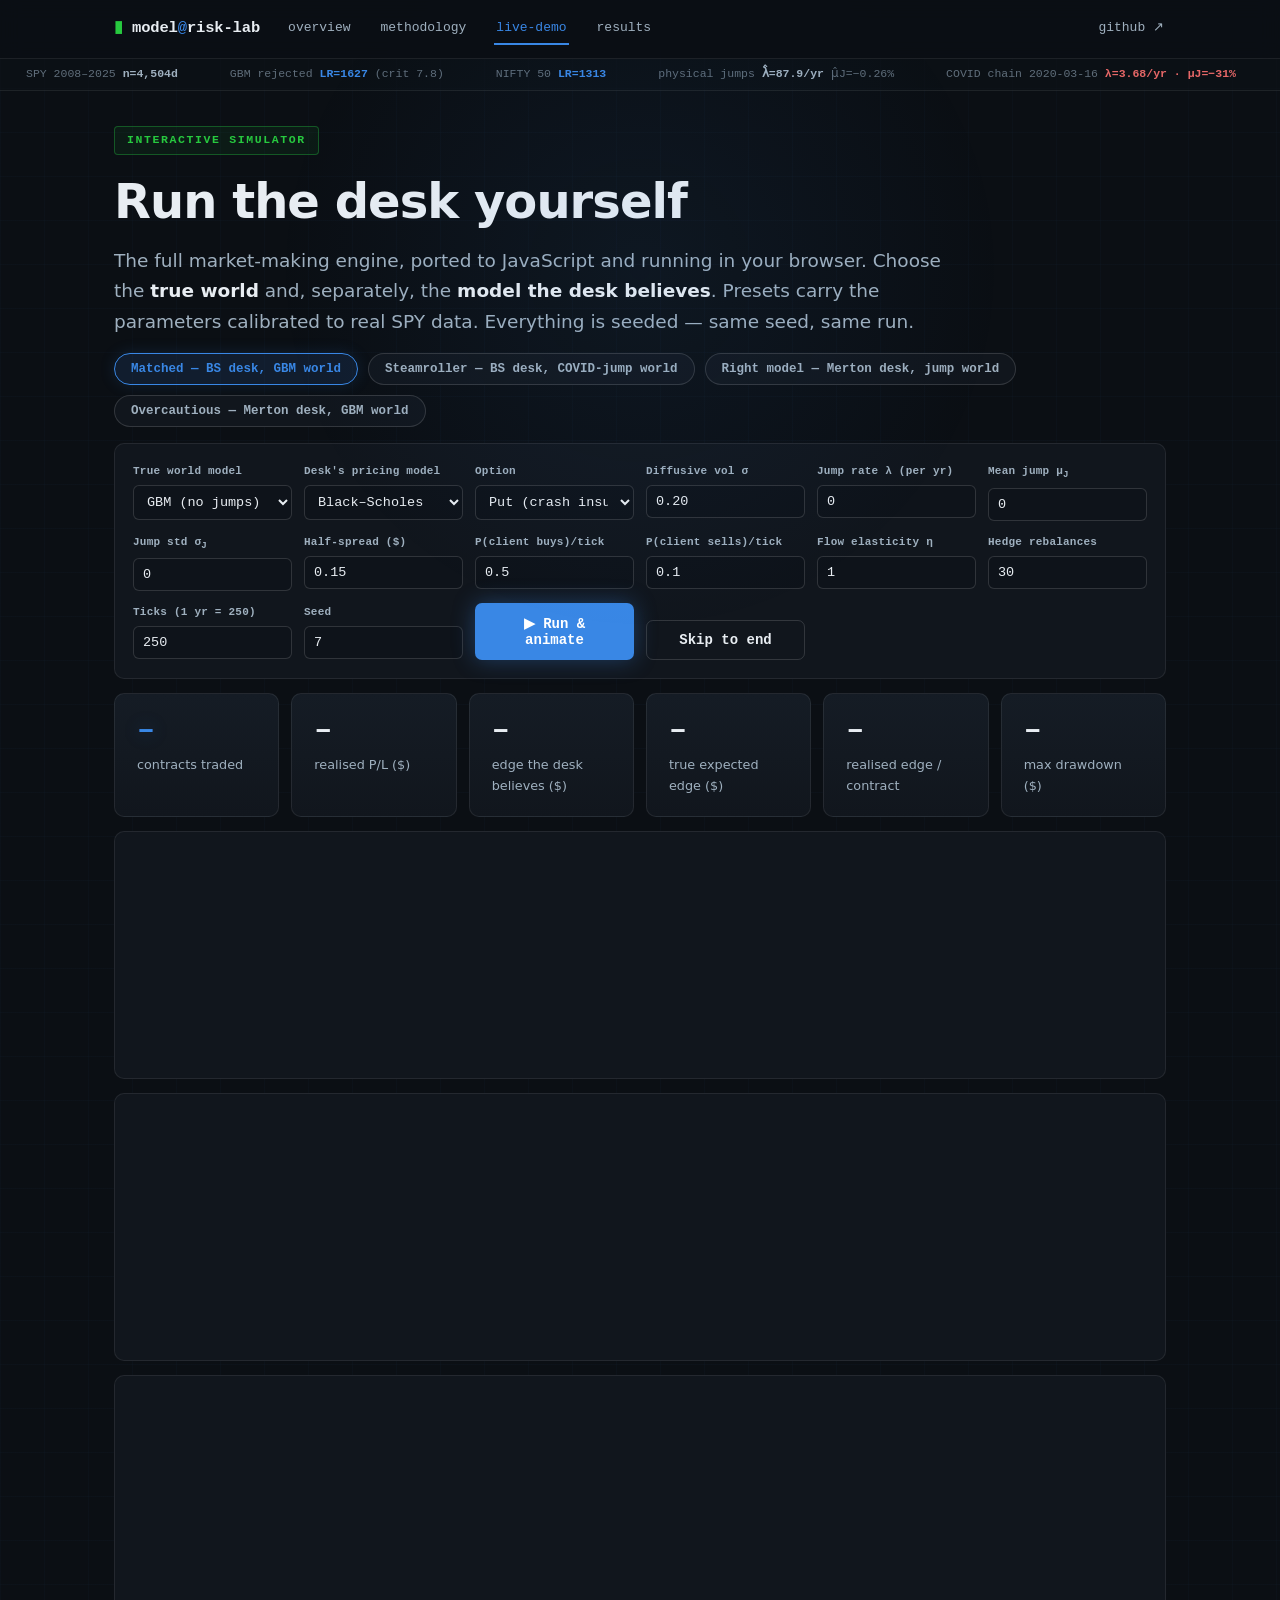
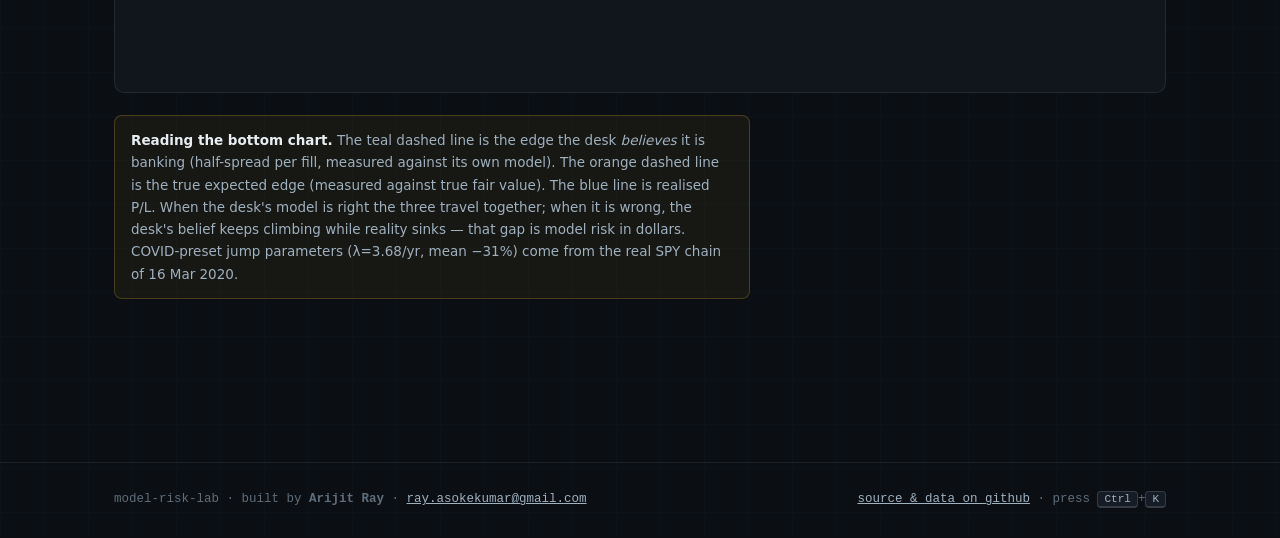
==== commit a34e1993: "v3: methodology TOC + scroll-spy, interactive results charts, 60-sec tour, data tape, reading bar, 4" ====
--- a/docs/demo.html
+++ b/docs/demo.html
@@ -282,8 +282,8 @@
 </div>
 
 <footer><div class="foot-inner">
-  <div>model-risk-lab · built by <b>Arijit Ray</b></div>
-  <div><a href="https://github.com/Arijitray2/model-risk-lab">source &amp; data on github</a></div>
+  <div>model-risk-lab · built by <b>Arijit Ray</b> · <a href="mailto:ray.asokekumar@gmail.com">ray.asokekumar@gmail.com</a></div>
+  <div><a href="https://github.com/Arijitray2/model-risk-lab">source &amp; data on github</a> · press <kbd class="kbd">Ctrl</kbd>+<kbd class="kbd">K</kbd></div>
 </div></footer>
 
 <script src="assets/ui.js"></script>
--- a/docs/assets/style.css
+++ b/docs/assets/style.css
@@ -354,3 +354,89 @@
 .story-progress { height: 3px; background: var(--grid); border-radius: 2px; margin-top: 12px; }
 .story-progress i { display: block; height: 100%; width: 0; background: var(--blue);
   border-radius: 2px; box-shadow: 0 0 12px var(--blue-glow); }
+
+/* ===== v3: tape, progress, toc, tour, 404 ===== */
+#readbar { position: fixed; top: 0; left: 0; height: 2.5px; width: 0; z-index: 60;
+  background: linear-gradient(90deg, var(--blue), var(--green));
+  box-shadow: 0 0 10px var(--blue-glow); }
+
+.tape { overflow: hidden; border-bottom: 1px solid var(--border);
+  background: rgba(13,17,23,.6); user-select: none; }
+.tape-inner { display: flex; width: max-content; animation: tape 46s linear infinite;
+  padding: 6px 0; }
+.tape:hover .tape-inner { animation-play-state: paused; }
+.tape span { font-family: var(--mono); font-size: 11.5px; color: var(--muted);
+  padding: 0 26px; white-space: nowrap; }
+.tape b { color: var(--ink2); font-weight: 600; }
+.tape .g { color: var(--green); } .tape .r { color: var(--red); } .tape .b { color: var(--blue); }
+@keyframes tape { from { transform: translateX(0); } to { transform: translateX(-50%); } }
+@media (prefers-reduced-motion: reduce) { .tape-inner { animation: none; } }
+
+/* methodology TOC */
+.mgrid { display: grid; grid-template-columns: minmax(0,1fr); gap: 40px; }
+@media (min-width: 1200px) { .mgrid { grid-template-columns: minmax(0,1fr) 230px; } }
+.toc { display: none; }
+@media (min-width: 1200px) {
+  .toc { display: block; position: sticky; top: 84px; align-self: start;
+    max-height: calc(100vh - 110px); overflow-y: auto; font-size: 12.5px;
+    border-left: 1px solid var(--border); padding-left: 16px; }
+  .toc .tl { font-family: var(--mono); font-size: 10.5px; letter-spacing: .12em;
+    text-transform: uppercase; color: var(--muted); margin-bottom: 10px; }
+  .toc a { display: block; color: var(--muted); text-decoration: none;
+    padding: 3.5px 0; line-height: 1.35; border-left: 2px solid transparent;
+    margin-left: -17px; padding-left: 15px; transition: color .15s; }
+  .toc a:hover { color: var(--ink); }
+  .toc a.on { color: var(--blue); border-left-color: var(--blue); }
+  .toc a.h3 { padding-left: 27px; font-size: 11.5px; }
+}
+
+/* guided tour */
+#tourdim { position: fixed; inset: 0; z-index: 300; display: none; pointer-events: none; }
+#tourdim.on { display: block; }
+#tourhole { position: absolute; border-radius: 12px;
+  box-shadow: 0 0 0 9999px rgba(5,8,12,.78), 0 0 30px var(--blue-glow);
+  border: 1.5px solid var(--blue); transition: all .45s cubic-bezier(.4,0,.2,1); }
+#tourcard { position: fixed; z-index: 310; max-width: 380px; display: none;
+  background: #0d1117; border: 1px solid var(--border2); border-radius: 12px;
+  padding: 18px 20px; box-shadow: 0 30px 80px rgba(0,0,0,.6); }
+#tourcard.on { display: block; }
+#tourcard .tstep { font-family: var(--mono); font-size: 10.5px; color: var(--green);
+  letter-spacing: .12em; text-transform: uppercase; }
+#tourcard h4 { margin: 8px 0 6px; font-size: 16px; color: var(--ink); }
+#tourcard p { margin: 0 0 14px; font-size: 13.5px; color: var(--ink2); line-height: 1.55; }
+#tourcard .trow { display: flex; gap: 8px; align-items: center; }
+#tourcard .btn { padding: 7px 14px; font-size: 12.5px; }
+#tourcard .skip { margin-left: auto; font-family: var(--mono); font-size: 12px;
+  color: var(--muted); cursor: pointer; background: none; border: none; }
+#tourcard .skip:hover { color: var(--ink); }
+
+/* CI strip */
+.ci-strip { display: flex; align-items: center; gap: 14px; flex-wrap: wrap;
+  font-family: var(--mono); font-size: 12.5px; color: var(--ink2);
+  background: var(--surface); border: 1px solid var(--border);
+  border-radius: var(--radius); padding: 12px 18px; margin-top: 16px; }
+.ci-strip img { height: 20px; }
+
+/* mobile tune-up */
+@media (max-width: 640px) {
+  .hero { padding: 34px 0 20px; }
+  .lede { font-size: 16.5px; }
+  #heroCanvas { height: 280px !important; }
+  #storyCanvas { height: 300px !important; }
+  .tickrow { gap: 4px 16px; font-size: 12px; }
+  .race-legend { flex-wrap: wrap; gap: 8px 14px; }
+  h2.term { font-size: 16px; }
+  .btn { padding: 10px 16px; font-size: 13px; }
+  .foot-inner { flex-direction: column; }
+}
+
+/* 404 */
+.err-wrap { max-width: 700px; margin: 12vh auto 0; padding: 0 24px; }
+.err-code { font-family: var(--mono); font-size: 90px; font-weight: 700;
+  color: var(--red); text-shadow: 0 0 40px rgba(230,103,103,.3); line-height: 1; }
+@media (max-width: 640px) {
+  .nav-inner { overflow-x: auto; gap: 18px; scrollbar-width: none; }
+  .nav-inner::-webkit-scrollbar { display: none; }
+  .brand { white-space: nowrap; }
+  nav a.link { white-space: nowrap; }
+}
